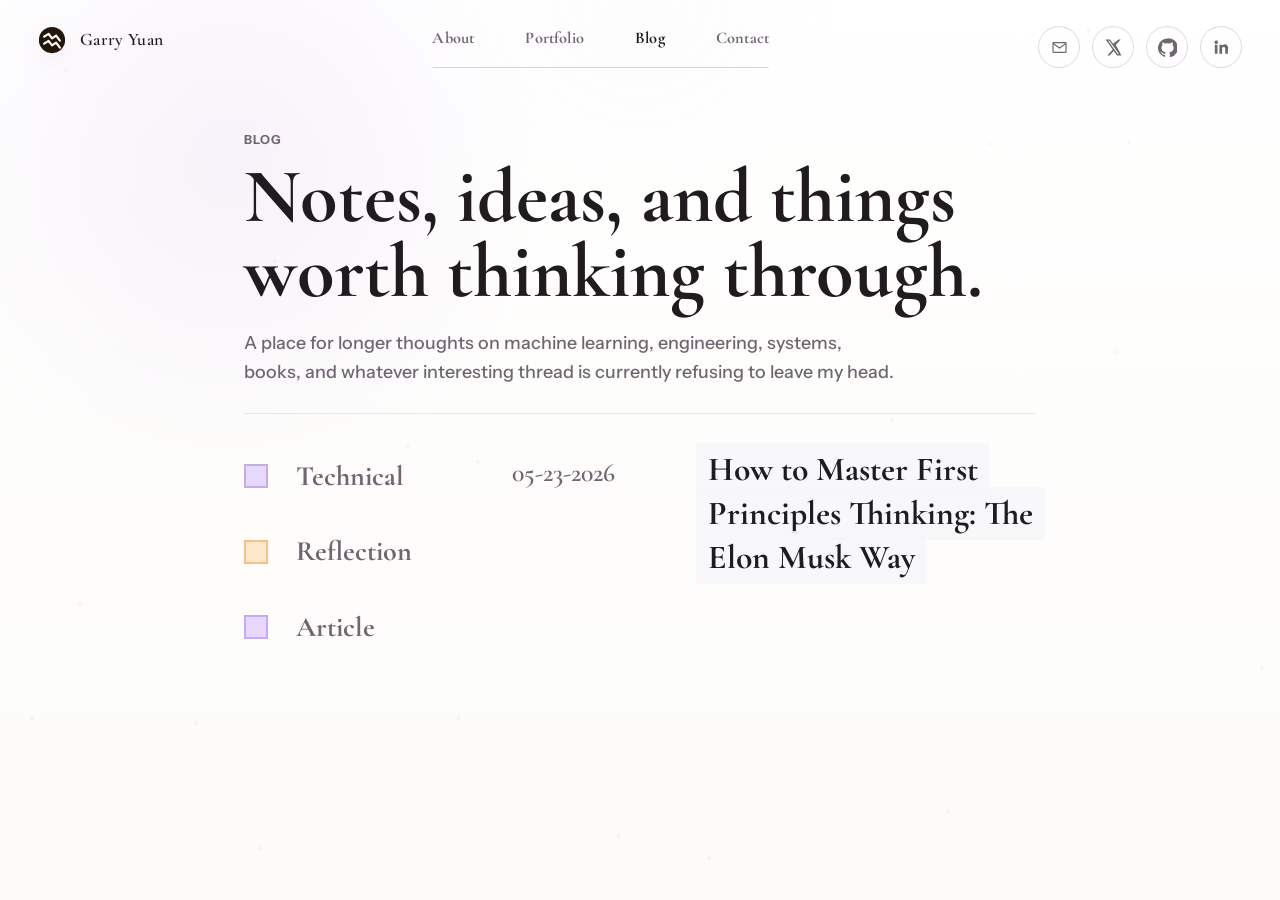
==== blog.html @ e6e266d9 "Add blog navigation" ====
<!DOCTYPE html>
<html lang="en">
<head>
    <meta charset="UTF-8">
    <meta name="viewport" content="width=device-width, initial-scale=1.0">
    <meta name="description" content="Blog and notes by Garry Yuan">
    <title>Garry Yuan | Blog</title>
    <link rel="preconnect" href="https://fonts.googleapis.com">
    <link rel="preconnect" href="https://fonts.gstatic.com" crossorigin>
    <link href="https://fonts.googleapis.com/css2?family=Cormorant+Garamond:wght@400;500;600;700&family=Instrument+Sans:wght@400;500;600&display=swap" rel="stylesheet">
    <script src="theme.js"></script>
    <link rel="stylesheet" href="site.css">
    <style>
        body.blog-page {
            background:
                radial-gradient(circle at 18% 18%, rgba(230, 214, 240, 0.3), transparent 25%),
                linear-gradient(180deg, #ffffff 0%, var(--bg) 100%);
        }

        html[data-theme="dark"] body.blog-page {
            background:
                radial-gradient(circle at 18% 18%, rgba(107, 63, 112, 0.17), transparent 25%),
                linear-gradient(180deg, #171515 0%, var(--bg) 100%);
        }

        .blog-page .content {
            max-width: 860px;
            padding-top: 58px;
        }

        .blog-shell {
            display: grid;
            gap: 34px;
        }

        .blog-hero {
            padding-bottom: 26px;
            border-bottom: 1px solid var(--line);
        }

        .blog-kicker {
            color: var(--muted);
            font: 700 0.78rem "Instrument Sans", Arial, sans-serif;
            letter-spacing: 0.08em;
            text-transform: uppercase;
            margin-bottom: 12px;
        }

        .blog-title {
            font-size: clamp(2.4rem, 6vw, 4.8rem);
            line-height: 0.98;
            margin-bottom: 18px;
        }

        .blog-intro {
            max-width: 650px;
            color: var(--muted);
            font: 500 clamp(1rem, 1.7vw, 1.12rem)/1.65 "Instrument Sans", Arial, sans-serif;
        }

        .blog-list {
            display: grid;
            grid-template-columns: 210px minmax(0, 1fr);
            gap: 58px;
            align-items: start;
        }

        .blog-categories {
            display: grid;
            gap: 34px;
            padding-top: 8px;
            position: sticky;
            top: 24px;
        }

        .blog-category {
            display: grid;
            grid-template-columns: 34px 1fr;
            gap: 18px;
            align-items: center;
            color: var(--muted);
            font-size: clamp(1.45rem, 2.8vw, 1.75rem);
            font-weight: 700;
        }

        .category-swatch {
            width: 24px;
            height: 24px;
            border: 2px solid rgba(169, 124, 184, 0.48);
            background: rgba(211, 194, 255, 0.58);
        }

        .category-swatch.reflection {
            border-color: rgba(242, 170, 79, 0.62);
            background: rgba(255, 220, 177, 0.62);
        }

        .category-swatch.article {
            border-color: rgba(174, 132, 255, 0.58);
            background: rgba(217, 196, 255, 0.62);
        }

        .blog-archive {
            display: grid;
            gap: 30px;
        }

        .blog-entry {
            display: grid;
            grid-template-columns: 140px minmax(0, 1fr);
            gap: 44px;
            align-items: start;
        }

        .blog-entry-date {
            color: var(--muted);
            font-size: clamp(1.3rem, 2.5vw, 1.62rem);
            font-weight: 600;
            line-height: 1.3;
            padding-top: 8px;
        }

        .blog-entry-title {
            display: inline;
            color: var(--text);
            font-size: clamp(1.65rem, 3.1vw, 2.1rem);
            font-weight: 700;
            line-height: 1.32;
            padding: 6px 12px;
            background: rgba(247, 248, 251, 0.88);
            box-decoration-break: clone;
            -webkit-box-decoration-break: clone;
            transition: color 160ms ease, background 160ms ease;
        }

        .blog-entry:hover .blog-entry-title {
            color: var(--accent-strong);
            background: rgba(247, 241, 249, 0.96);
        }

        html[data-theme="dark"] .blog-entry-title {
            background: rgba(255, 255, 255, 0.045);
        }

        html[data-theme="dark"] .blog-entry:hover .blog-entry-title {
            background: rgba(255, 255, 255, 0.07);
        }

        @media (max-width: 640px) {
            .blog-page .content {
                padding-top: 32px;
            }

            .blog-list {
                grid-template-columns: 1fr;
                gap: 30px;
            }

            .blog-categories {
                position: static;
                grid-template-columns: repeat(3, minmax(0, 1fr));
                gap: 14px;
            }

            .blog-category {
                grid-template-columns: 18px 1fr;
                gap: 8px;
                font-size: 1.08rem;
            }

            .category-swatch {
                width: 14px;
                height: 14px;
                border-width: 1px;
            }

            .blog-entry {
                grid-template-columns: 1fr;
                gap: 8px;
            }

            .blog-entry-date {
                font-size: 1.08rem;
                padding-top: 0;
            }

            .blog-entry-title {
                font-size: 1.55rem;
            }
        }
    </style>
</head>
<body class="blog-page">
    <canvas id="particle-canvas"></canvas>
    <div class="page-shell">
        <div class="page-frame">
            <header class="site-nav">
                <a class="site-brand" href="index.html">
                    <svg class="brand-mark" viewBox="0 0 32 32" aria-hidden="true">
                        <circle cx="16" cy="16" r="15" />
                        <path d="M7 12.25 12.1 9l3.9 5.15L20.7 11l4.3 5.75" />
                        <path d="M7 20.25 12.1 17l3.9 5.15L20.7 19l4.3 5.75" />
                    </svg>
                    <span>Garry Yuan</span>
                </a>
                <nav class="nav-center" aria-label="Primary">
                    <a href="index.html">About</a>
                    <a href="portfolio.html">Portfolio</a>
                    <a href="blog.html" aria-current="page">Blog</a>
                    <a href="contact.html">Contact</a>
                </nav>
                <div class="nav-right" aria-label="Social links">
                    <a class="icon-link" href="mailto:garryyuan1@gmail.com" aria-label="Email">
                        <svg viewBox="0 0 24 24"><path d="M3 6.75A1.75 1.75 0 0 1 4.75 5h14.5A1.75 1.75 0 0 1 21 6.75v10.5A1.75 1.75 0 0 1 19.25 19H4.75A1.75 1.75 0 0 1 3 17.25V6.75Zm1.8-.25L12 11.72l7.2-5.22H4.8Zm14.7 11V8.24l-6.98 5.06a.9.9 0 0 1-1.04 0L4.5 8.24v9.26h15Z"></path></svg>
                    </a>
                    <a class="icon-link" href="https://x.com/im_garry_yuan?s=21" target="_blank" rel="noopener noreferrer" aria-label="X">
                        <svg viewBox="0 0 24 24"><path d="M18.244 2H21l-6.02 6.88L22 22h-5.53l-4.33-5.66L7.2 22H4.44l6.44-7.35L2 2h5.67l3.91 5.18L18.244 2Zm-.97 18.35h1.52L6.85 3.56H5.2l12.07 16.79Z"></path></svg>
                    </a>
                    <a class="icon-link" href="https://github.com/GarryCodespace" target="_blank" rel="noopener noreferrer" aria-label="GitHub">
                        <svg viewBox="0 0 24 24"><path d="M12 .5a12 12 0 0 0-3.79 23.39c.6.11.82-.26.82-.58v-2.02c-3.34.72-4.04-1.42-4.04-1.42-.55-1.38-1.33-1.75-1.33-1.75-1.09-.74.08-.72.08-.72 1.2.09 1.84 1.24 1.84 1.24 1.08 1.83 2.83 1.3 3.52.99.11-.79.42-1.3.75-1.6-2.66-.3-5.47-1.32-5.47-5.9 0-1.31.47-2.38 1.24-3.22-.12-.3-.54-1.53.12-3.18 0 0 1.01-.32 3.3 1.23a11.5 11.5 0 0 1 6.01 0c2.29-1.55 3.3-1.23 3.3-1.23.66 1.65.24 2.88.12 3.18.77.84 1.24 1.91 1.24 3.22 0 4.59-2.81 5.59-5.49 5.89.43.37.81 1.1.81 2.23v3.3c0 .32.22.69.83.58A12 12 0 0 0 12 .5Z"></path></svg>
                    </a>
                    <a class="icon-link" href="https://www.linkedin.com/in/garry-yuan-b27a31255?utm_source=share&utm_campaign=share_via&utm_content=profile&utm_medium=ios_app" target="_blank" rel="noopener noreferrer" aria-label="LinkedIn">
                        <svg viewBox="0 0 24 24"><path d="M6.94 8.5H3.56V20h3.38V8.5ZM5.25 3A2.25 2.25 0 1 0 5.3 7.5 2.25 2.25 0 0 0 5.25 3ZM20.45 13.02c0-3.46-1.85-5.07-4.32-5.07-1.99 0-2.88 1.1-3.38 1.87V8.5H9.38c.04.88 0 11.5 0 11.5h3.37v-6.42c0-.34.03-.69.13-.93.27-.69.89-1.41 1.94-1.41 1.37 0 1.92 1.03 1.92 2.55V20h3.38v-6.98Z"></path></svg>
                    </a>
                </div>
            </header>

            <main class="content">
                <div class="blog-shell">
                    <section class="blog-hero" aria-labelledby="blog-title">
                        <p class="blog-kicker">Blog</p>
                        <h1 class="blog-title" id="blog-title">Notes, ideas, and things worth thinking through.</h1>
                        <p class="blog-intro">A place for longer thoughts on machine learning, engineering, systems, books, and whatever interesting thread is currently refusing to leave my head.</p>
                    </section>

                    <section class="blog-list" aria-label="Blog posts">
                        <aside class="blog-categories" aria-label="Post categories">
                            <div class="blog-category">
                                <span class="category-swatch technical" aria-hidden="true"></span>
                                <span>Technical</span>
                            </div>
                            <div class="blog-category">
                                <span class="category-swatch reflection" aria-hidden="true"></span>
                                <span>Reflection</span>
                            </div>
                            <div class="blog-category">
                                <span class="category-swatch article" aria-hidden="true"></span>
                                <span>Article</span>
                            </div>
                        </aside>

                        <div class="blog-archive">
                            <a class="blog-entry" href="blog-first-principles-thinking.html">
                                <span class="blog-entry-date">05-23-2026</span>
                                <span>
                                    <span class="blog-entry-title">How to Master First Principles Thinking: The Elon Musk Way</span>
                                </span>
                            </a>
                        </div>
                    </section>
                </div>
            </main>
        </div>
    </div>
    <script src="particles.js"></script>
</body>
</html>
---- site.css ----
:root {
    --bg: #fcfbf8;
    --panel: rgba(255, 255, 255, 0.72);
    --panel-strong: rgba(255, 255, 255, 0.9);
    --line: rgba(164, 132, 178, 0.18);
    --line-soft: rgba(164, 132, 178, 0.07);
    --text: #1f1b1f;
    --muted: #6f6672;
    --accent: #c8a4d1;
    --accent-strong: #a97cb8;
    --max-width: 980px;
    --content-width: 690px;
    --shadow: 0 20px 52px rgba(116, 94, 124, 0.08);
}

html[data-theme="dark"] {
    --bg: #121111;
    --panel: rgba(18, 16, 19, 0.78);
    --panel-strong: rgba(24, 21, 27, 0.92);
    --line: rgba(230, 191, 234, 0.2);
    --line-soft: rgba(230, 191, 234, 0.08);
    --text: #ece6e6;
    --muted: #beb5bb;
    --accent: #dfb9e5;
    --accent-strong: #efd0f6;
    --shadow: 0 18px 60px rgba(0, 0, 0, 0.34);
}

* {
    box-sizing: border-box;
    margin: 0;
    padding: 0;
}

html {
    scroll-behavior: smooth;
}

body {
    min-height: 100vh;
    background:
        radial-gradient(circle at top left, rgba(230, 214, 240, 0.34), transparent 24%),
        radial-gradient(circle at 85% 20%, rgba(240, 226, 244, 0.28), transparent 20%),
        linear-gradient(180deg, #ffffff 0%, var(--bg) 100%);
    color: var(--text);
    font-family: "Cormorant Garamond", Georgia, serif;
    line-height: 1.48;
    overflow-x: hidden;
}

html[data-theme="dark"] body {
    background:
        radial-gradient(circle at top left, rgba(107, 63, 112, 0.15), transparent 24%),
        radial-gradient(circle at 85% 20%, rgba(105, 79, 112, 0.14), transparent 20%),
        linear-gradient(180deg, #171515 0%, var(--bg) 100%);
}

a {
    color: inherit;
    text-decoration: none;
}

a:hover {
    color: var(--accent-strong);
}

.section a {
    text-decoration: underline;
    text-decoration-color: rgba(132, 111, 141, 0.34);
    text-decoration-thickness: 1px;
    text-underline-offset: 0.18em;
}

.section a:hover {
    text-decoration-color: rgba(169, 124, 184, 0.55);
}

#particle-canvas {
    position: fixed;
    inset: 0;
    width: 100%;
    height: 100%;
    z-index: 0;
    pointer-events: none;
    opacity: 0.22;
}

html[data-theme="dark"] #particle-canvas {
    opacity: 0.4;
}

.page-shell {
    position: relative;
    z-index: 1;
    min-height: 100vh;
    padding: 0;
}

.page-frame {
    max-width: 100%;
    min-height: 100vh;
    border: 0;
    border-radius: 0;
    background: transparent;
    box-shadow: none;
    position: relative;
    overflow: hidden;
}

.page-frame::before {
    content: "";
    position: absolute;
    inset: 0;
    background:
        radial-gradient(circle at top center, rgba(223, 185, 229, 0.04), transparent 18%);
    pointer-events: none;
}

html[data-theme="dark"] .page-frame::before {
    background:
        radial-gradient(circle at top center, rgba(223, 185, 229, 0.08), transparent 18%);
}

.site-nav {
    position: relative;
    z-index: 2;
    display: flex;
    justify-content: space-between;
    align-items: flex-start;
    gap: 24px;
    padding: 26px 38px 6px;
}

.site-brand {
    display: inline-flex;
    align-items: center;
    gap: 14px;
    font-size: 1.1rem;
    font-weight: 600;
    letter-spacing: 0.02em;
}

.brand-mark {
    width: 28px;
    height: 28px;
    display: block;
    filter: drop-shadow(0 6px 12px rgba(116, 94, 124, 0.08));
}

.brand-mark circle {
    fill: #24160b;
}

.brand-mark path {
    fill: none;
    stroke: #ffffff;
    stroke-width: 2.45;
    stroke-linecap: round;
    stroke-linejoin: round;
}

html[data-theme="dark"] .brand-mark circle {
    fill: rgba(255, 255, 255, 0.9);
}

html[data-theme="dark"] .brand-mark path {
    stroke: #1b161b;
}

.nav-center,
.nav-right {
    display: flex;
    align-items: center;
    gap: 18px;
}

.nav-center {
    position: relative;
    gap: clamp(24px, 4vw, 54px);
    padding-bottom: 18px;
}

.nav-center::after {
    content: "";
    position: absolute;
    left: 50%;
    bottom: 0;
    width: 430px;
    max-width: 100%;
    height: 1px;
    background: rgba(108, 93, 116, 0.25);
    transform: translateX(-50%);
}

.nav-center a,
.nav-right a {
    color: var(--muted);
    font-size: 1.02rem;
    font-family: "Cormorant Garamond", Georgia, serif;
    font-weight: 700;
    letter-spacing: 0.01em;
}

.nav-center a[aria-current="page"],
.nav-center a:hover,
.nav-right a:hover {
    color: var(--text);
}

.nav-right {
    gap: 12px;
}

.icon-link {
    width: 42px;
    height: 42px;
    border-radius: 999px;
    display: inline-flex;
    align-items: center;
    justify-content: center;
    border: 1px solid rgba(108, 93, 116, 0.22);
    background: rgba(255, 255, 255, 0.45);
}

html[data-theme="dark"] .icon-link {
    border: 1px solid var(--line);
    background: rgba(255, 255, 255, 0.02);
}

.icon-link svg {
    width: 19px;
    height: 19px;
    fill: currentColor;
}

.content {
    position: relative;
    z-index: 2;
    max-width: var(--max-width);
    margin: 0 auto;
    padding: 14px 34px 56px;
}

.content-column {
    width: min(100%, var(--content-width));
    margin: 0 auto;
}

.about-layout {
    display: grid;
    grid-template-columns: minmax(0, var(--content-width)) 320px;
    gap: 64px;
    align-items: start;
    justify-content: center;
}

.about-aside {
    display: flex;
    justify-content: flex-end;
}

.about-photo-frame {
    width: 100%;
    max-width: 252px;
    aspect-ratio: 3 / 4;
    overflow: hidden;
    border-radius: 6px;
}

.about-photo {
    width: 100%;
    height: 100%;
    display: block;
    object-fit: cover;
    object-position: center center;
    box-shadow: 0 16px 36px rgba(116, 94, 124, 0.12);
}

html[data-theme="dark"] .about-photo {
    box-shadow: 0 16px 36px rgba(0, 0, 0, 0.28);
}

.about-page .content {
    padding-top: 52px;
}

.rule {
    width: 320px;
    max-width: 100%;
    height: 1px;
    background: var(--line);
    margin: 10px auto 26px;
}

.eyebrow {
    color: var(--muted);
    font-size: 0.92rem;
    font-family: "Instrument Sans", Arial, sans-serif;
    font-weight: 600;
    letter-spacing: 0.08em;
    text-transform: uppercase;
    margin-bottom: 14px;
}

.hero-title {
    font-size: clamp(2.3rem, 5vw, 4rem);
    line-height: 1.04;
    text-align: center;
    margin-bottom: 8px;
}

.hero-subtitle {
    text-align: center;
    color: var(--muted);
    font-size: clamp(1rem, 2vw, 1.2rem);
}

.lede,
.body-copy {
    font-size: clamp(0.98rem, 1.5vw, 1.14rem);
    line-height: 1.52;
    margin-bottom: 20px;
}

.body-copy {
    font-size: clamp(0.95rem, 1.4vw, 1.08rem);
}

.section {
    margin-top: 24px;
}

.section h2 {
    font-size: clamp(0.98rem, 1.5vw, 1.18rem);
    margin-bottom: 10px;
}

.section p {
    font-size: clamp(0.95rem, 1.4vw, 1.05rem);
    line-height: 1.56;
    color: var(--text);
}

.columns {
    display: grid;
    grid-template-columns: repeat(2, minmax(0, 1fr));
    gap: 22px;
    margin-top: 18px;
}

.bullets {
    padding-left: 1.1rem;
    display: grid;
    gap: 10px;
    color: var(--text);
    font-size: clamp(0.95rem, 1.4vw, 1.05rem);
    line-height: 1.56;
}

.bullets li::marker {
    color: rgba(111, 102, 114, 0.55);
}

html[data-theme="dark"] .bullets li::marker {
    color: rgba(236, 230, 230, 0.4);
}

.panel {
    background: rgba(255, 255, 255, 0.62);
    border: 1px solid var(--line);
    border-radius: 18px;
    padding: 18px 20px;
    margin-top: 18px;
}

html[data-theme="dark"] .panel {
    background: rgba(255, 255, 255, 0.02);
}

.panel h3 {
    font-size: 1.25rem;
    margin-bottom: 10px;
}

.doc-list,
.contact-list {
    display: grid;
    gap: 14px;
    margin-top: 18px;
}

.portfolio-shell {
    width: min(100%, 1040px);
    margin: 0 auto;
}

.doc-card,
.contact-card {
    display: block;
    padding: 18px 20px;
    border: 1px solid var(--line);
    border-radius: 18px;
    background: rgba(255, 255, 255, 0.56);
    transition: transform 160ms ease, border-color 160ms ease, background 160ms ease;
}

html[data-theme="dark"] .doc-card,
html[data-theme="dark"] .contact-card {
    background: rgba(255, 255, 255, 0.025);
}

.doc-card:hover,
.contact-card:hover {
    transform: translateY(-2px);
    border-color: rgba(169, 124, 184, 0.3);
    background: rgba(255, 255, 255, 0.74);
}

html[data-theme="dark"] .doc-card:hover,
html[data-theme="dark"] .contact-card:hover {
    border-color: rgba(239, 208, 246, 0.38);
    background: rgba(255, 255, 255, 0.04);
}

.card-title {
    font-size: 1.35rem;
    margin-bottom: 6px;
}

.card-copy {
    color: var(--muted);
    font-size: 1rem;
    font-family: "Instrument Sans", Arial, sans-serif;
    line-height: 1.55;
}

.contact-card {
    display: grid;
    grid-template-columns: 62px 1fr;
    gap: 16px;
    align-items: center;
}

.contact-icon {
    width: 62px;
    height: 62px;
    border-radius: 18px;
    display: flex;
    align-items: center;
    justify-content: center;
    border: 1px solid rgba(164, 132, 178, 0.18);
    background: rgba(255, 255, 255, 0.66);
}

html[data-theme="dark"] .contact-icon {
    border: 1px solid rgba(255, 255, 255, 0.08);
    background: rgba(255, 255, 255, 0.06);
}

.contact-icon svg {
    width: 30px;
    height: 30px;
    fill: currentColor;
    stroke: currentColor;
}

.contact-meta {
    display: grid;
    gap: 4px;
}

.contact-label {
    font-size: 1.28rem;
}

.contact-href {
    color: var(--muted);
    font-size: 0.95rem;
    font-family: "Instrument Sans", Arial, sans-serif;
    word-break: break-word;
}

.footer-note {
    color: var(--muted);
    font-size: 0.86rem;
    font-family: "Instrument Sans", Arial, sans-serif;
    margin-top: 34px;
}

@media (max-width: 900px) {
    .site-nav {
        flex-wrap: wrap;
        padding: 22px 22px 12px;
    }

    .nav-center {
        gap: 32px;
    }

    .nav-center::after {
        width: 300px;
    }

    .content {
        padding: 20px 18px 38px;
    }

    .columns {
        grid-template-columns: 1fr;
        gap: 10px;
    }

    .about-layout {
        grid-template-columns: 1fr;
        gap: 28px;
    }

    .about-aside {
        justify-content: center;
    }

    .about-photo-frame {
        max-width: min(100%, 252px);
    }

}

@media (max-width: 640px) {
    .page-shell {
        padding: 0;
    }

    .page-frame {
        min-height: 100vh;
        border-radius: 0;
    }

    .site-nav {
        gap: 14px;
    }

    .nav-center {
        order: 3;
        width: 100%;
        justify-content: center;
        flex-wrap: wrap;
        column-gap: 72px;
        row-gap: 8px;
        overflow-x: visible;
        padding-bottom: 8px;
    }

    .nav-center a {
        width: 78px;
        text-align: center;
    }

    .nav-center::after {
        width: 100%;
        bottom: 0;
    }

    .nav-right {
        margin-left: auto;
    }

    .icon-link {
        width: 38px;
        height: 38px;
    }

    .hero-title {
        text-align: left;
    }

    .hero-subtitle,
    .rule {
        text-align: left;
        margin-left: 0;
    }

    .content-column {
        width: 100%;
    }

    .about-photo {
        max-width: min(100%, 320px);
    }

    .contact-card {
        grid-template-columns: 52px 1fr;
        gap: 12px;
        padding: 14px 16px;
    }

    .contact-icon {
        width: 52px;
        height: 52px;
        border-radius: 14px;
    }

    .contact-label {
        font-size: 1.12rem;
    }
}
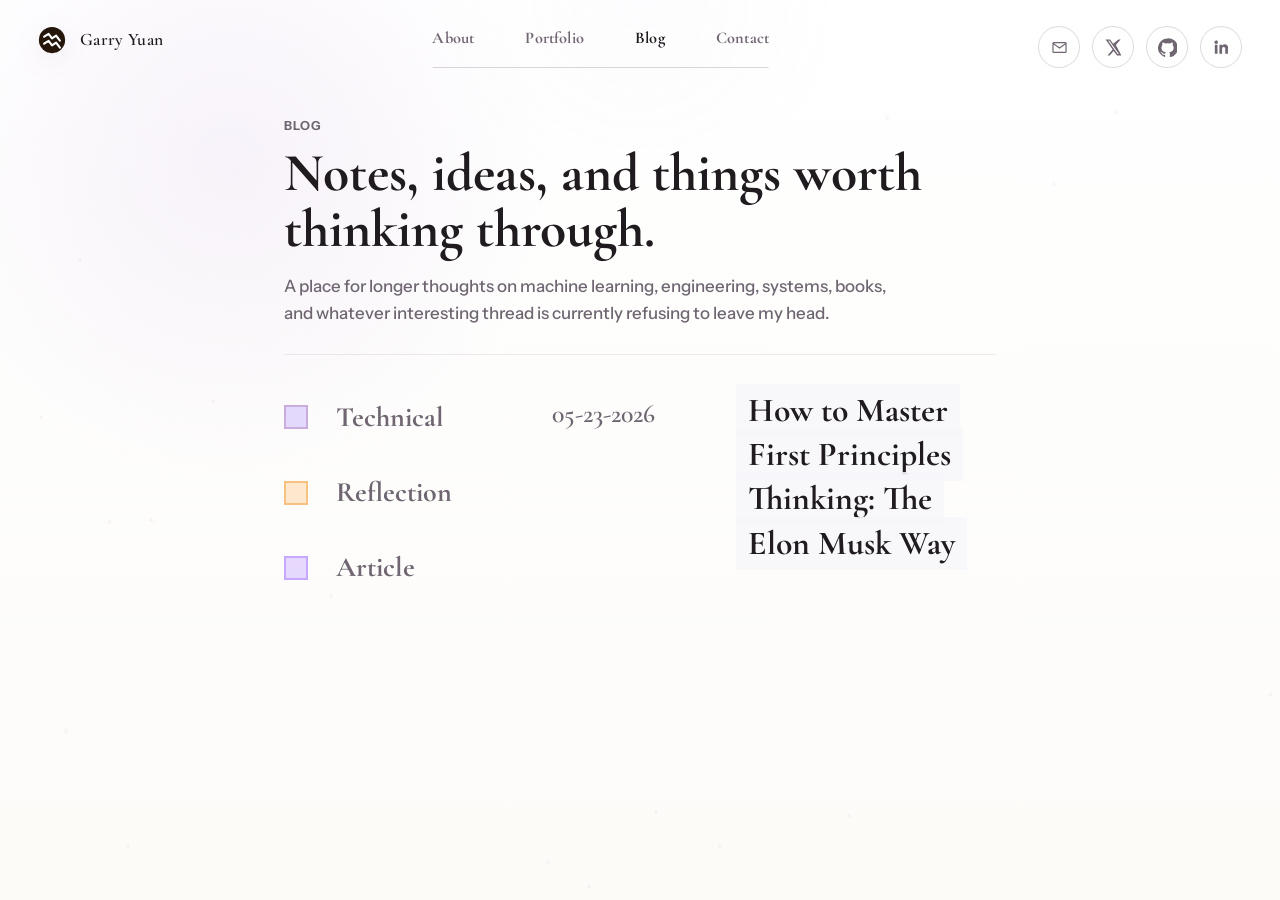
==== commit 0314e1ec: "Reduce blog hero size" ====
--- a/blog.html
+++ b/blog.html
@@ -24,8 +24,8 @@
         }
 
         .blog-page .content {
-            max-width: 860px;
-            padding-top: 58px;
+            max-width: 780px;
+            padding-top: 44px;
         }
 
         .blog-shell {
@@ -47,15 +47,15 @@
         }
 
         .blog-title {
-            font-size: clamp(2.4rem, 6vw, 4.8rem);
-            line-height: 0.98;
-            margin-bottom: 18px;
+            font-size: clamp(2rem, 4.6vw, 3.35rem);
+            line-height: 1.04;
+            margin-bottom: 16px;
         }
 
         .blog-intro {
-            max-width: 650px;
-            color: var(--muted);
-            font: 500 clamp(1rem, 1.7vw, 1.12rem)/1.65 "Instrument Sans", Arial, sans-serif;
+            max-width: 620px;
+            color: var(--muted);
+            font: 500 clamp(0.98rem, 1.45vw, 1.06rem)/1.62 "Instrument Sans", Arial, sans-serif;
         }
 
         .blog-list {
